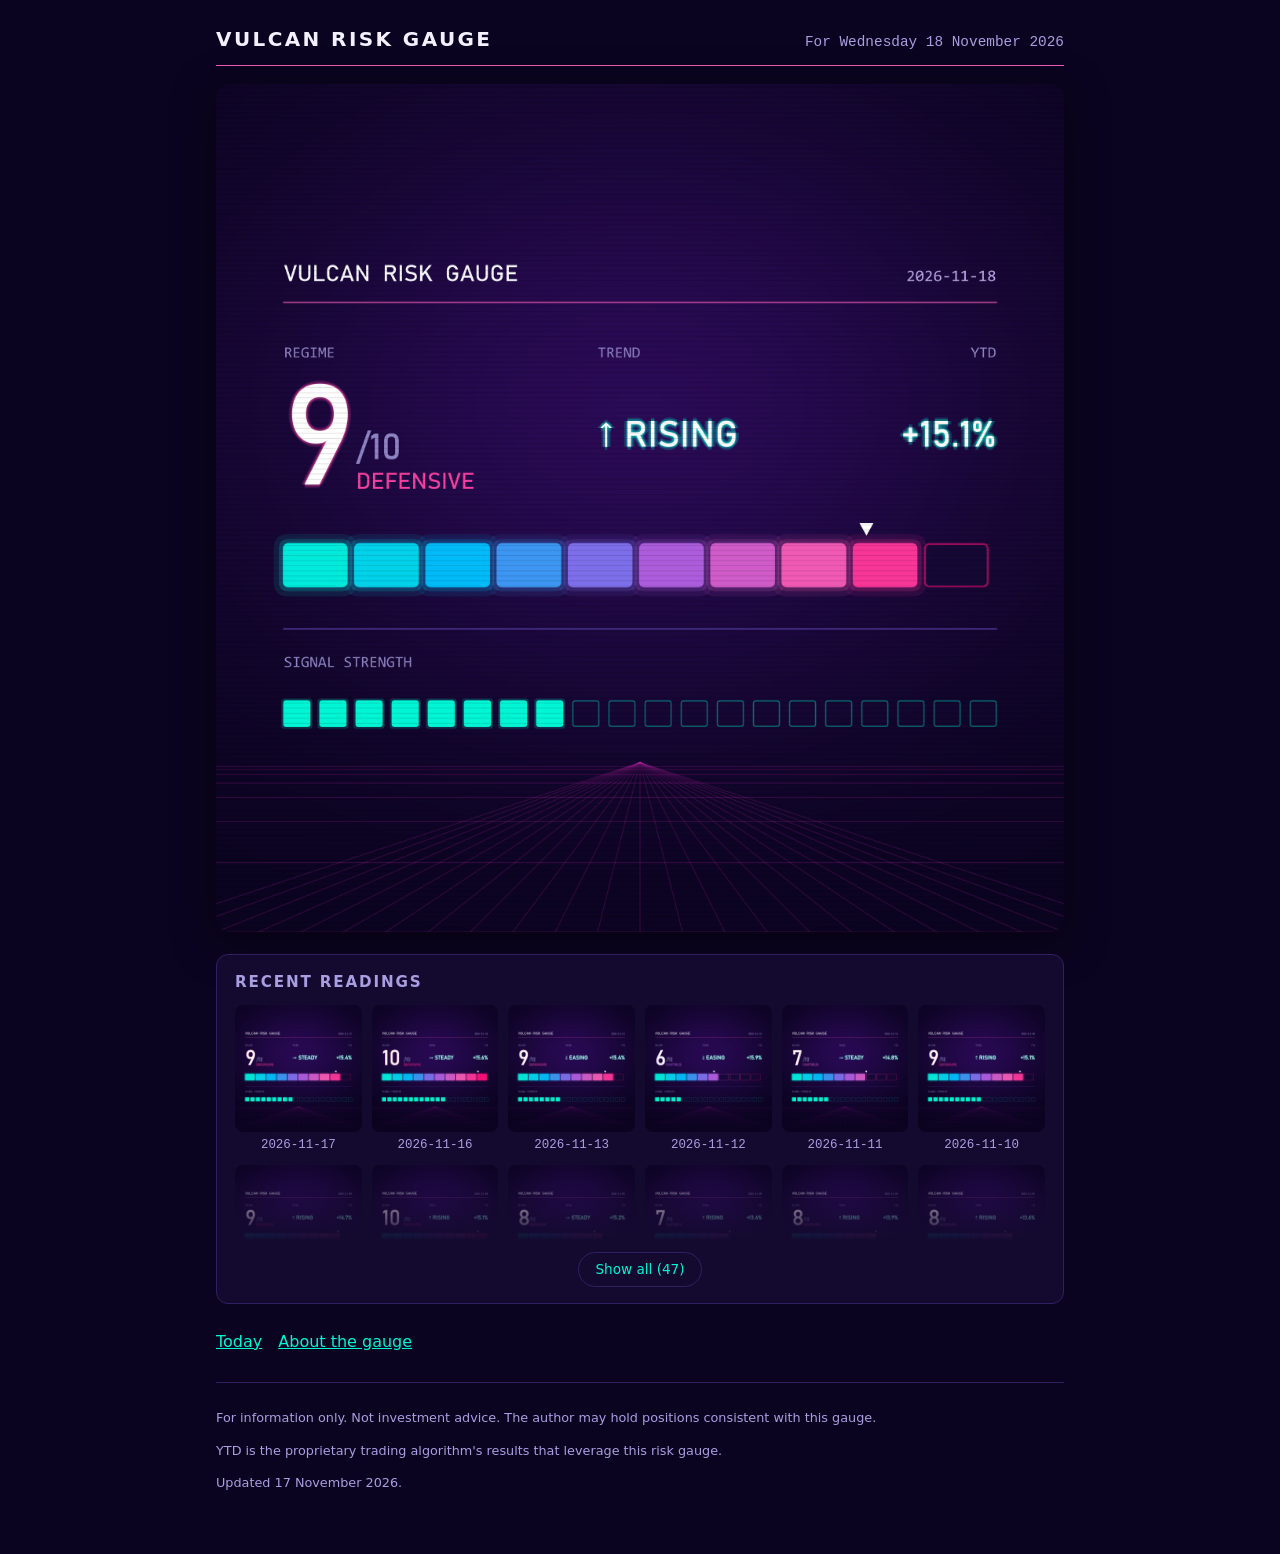
==== index.html @ 19f6ab4c "Vulcan Risk Gauge site Co-Authored-By: Claude Opus 5.5 <noreply@anthropic.com> Claude-Session: https" ====
<!doctype html>
<html lang="en"><head><meta charset="utf-8"><meta name="viewport" content="width=device-width,initial-scale=1">
<title>Vulcan Risk Gauge</title><meta name="description" content="A daily, index-level market risk reading.">
<meta property="og:title" content="Vulcan Risk Gauge"><meta property="og:image" content="card.png">
<link rel="stylesheet" href="style.css">
<script data-goatcounter="https://yupana-capital.goatcounter.com/count" async src="https://gc.zgo.at/count.js"></script>
</head><body><main>
<header><h1>VULCAN RISK GAUGE</h1><span class="when">For Wednesday 18 November 2026</span></header>
<div class="card"><a href="card-full.png"><img src="card.png" alt="Vulcan Risk Gauge for 2026-11-18"></a></div>
<section><h2>Recent readings</h2><div class="archive" id="archive"><div class="grid"><a href="archive/2026-11-17.png"><img src="archive/2026-11-17.png" alt="Gauge for 2026-11-17" width="1080" height="1080" loading="eager">2026-11-17</a><a href="archive/2026-11-16.png"><img src="archive/2026-11-16.png" alt="Gauge for 2026-11-16" width="1080" height="1080" loading="eager">2026-11-16</a><a href="archive/2026-11-13.png"><img src="archive/2026-11-13.png" alt="Gauge for 2026-11-13" width="1080" height="1080" loading="eager">2026-11-13</a><a href="archive/2026-11-12.png"><img src="archive/2026-11-12.png" alt="Gauge for 2026-11-12" width="1080" height="1080" loading="eager">2026-11-12</a><a href="archive/2026-11-11.png"><img src="archive/2026-11-11.png" alt="Gauge for 2026-11-11" width="1080" height="1080" loading="eager">2026-11-11</a><a href="archive/2026-11-10.png"><img src="archive/2026-11-10.png" alt="Gauge for 2026-11-10" width="1080" height="1080" loading="eager">2026-11-10</a><a href="archive/2026-11-09.png"><img src="archive/2026-11-09.png" alt="Gauge for 2026-11-09" width="1080" height="1080" loading="eager">2026-11-09</a><a href="archive/2026-11-06.png"><img src="archive/2026-11-06.png" alt="Gauge for 2026-11-06" width="1080" height="1080" loading="eager">2026-11-06</a><a href="archive/2026-11-05.png"><img src="archive/2026-11-05.png" alt="Gauge for 2026-11-05" width="1080" height="1080" loading="eager">2026-11-05</a><a href="archive/2026-11-04.png"><img src="archive/2026-11-04.png" alt="Gauge for 2026-11-04" width="1080" height="1080" loading="eager">2026-11-04</a><a href="archive/2026-11-03.png"><img src="archive/2026-11-03.png" alt="Gauge for 2026-11-03" width="1080" height="1080" loading="eager">2026-11-03</a><a href="archive/2026-11-02.png"><img src="archive/2026-11-02.png" alt="Gauge for 2026-11-02" width="1080" height="1080" loading="eager">2026-11-02</a><a href="archive/2026-10-30.png"><img src="archive/2026-10-30.png" alt="Gauge for 2026-10-30" width="1080" height="1080" loading="lazy">2026-10-30</a><a href="archive/2026-10-29.png"><img src="archive/2026-10-29.png" alt="Gauge for 2026-10-29" width="1080" height="1080" loading="lazy">2026-10-29</a><a href="archive/2026-10-28.png"><img src="archive/2026-10-28.png" alt="Gauge for 2026-10-28" width="1080" height="1080" loading="lazy">2026-10-28</a><a href="archive/2026-10-27.png"><img src="archive/2026-10-27.png" alt="Gauge for 2026-10-27" width="1080" height="1080" loading="lazy">2026-10-27</a><a href="archive/2026-10-26.png"><img src="archive/2026-10-26.png" alt="Gauge for 2026-10-26" width="1080" height="1080" loading="lazy">2026-10-26</a><a href="archive/2026-10-23.png"><img src="archive/2026-10-23.png" alt="Gauge for 2026-10-23" width="1080" height="1080" loading="lazy">2026-10-23</a><a href="archive/2026-10-22.png"><img src="archive/2026-10-22.png" alt="Gauge for 2026-10-22" width="1080" height="1080" loading="lazy">2026-10-22</a><a href="archive/2026-10-21.png"><img src="archive/2026-10-21.png" alt="Gauge for 2026-10-21" width="1080" height="1080" loading="lazy">2026-10-21</a><a href="archive/2026-10-20.png"><img src="archive/2026-10-20.png" alt="Gauge for 2026-10-20" width="1080" height="1080" loading="lazy">2026-10-20</a><a href="archive/2026-10-19.png"><img src="archive/2026-10-19.png" alt="Gauge for 2026-10-19" width="1080" height="1080" loading="lazy">2026-10-19</a><a href="archive/2026-10-16.png"><img src="archive/2026-10-16.png" alt="Gauge for 2026-10-16" width="1080" height="1080" loading="lazy">2026-10-16</a><a href="archive/2026-10-15.png"><img src="archive/2026-10-15.png" alt="Gauge for 2026-10-15" width="1080" height="1080" loading="lazy">2026-10-15</a><a href="archive/2026-10-14.png"><img src="archive/2026-10-14.png" alt="Gauge for 2026-10-14" width="1080" height="1080" loading="lazy">2026-10-14</a><a href="archive/2026-10-13.png"><img src="archive/2026-10-13.png" alt="Gauge for 2026-10-13" width="1080" height="1080" loading="lazy">2026-10-13</a><a href="archive/2026-10-12.png"><img src="archive/2026-10-12.png" alt="Gauge for 2026-10-12" width="1080" height="1080" loading="lazy">2026-10-12</a><a href="archive/2026-10-09.png"><img src="archive/2026-10-09.png" alt="Gauge for 2026-10-09" width="1080" height="1080" loading="lazy">2026-10-09</a><a href="archive/2026-10-08.png"><img src="archive/2026-10-08.png" alt="Gauge for 2026-10-08" width="1080" height="1080" loading="lazy">2026-10-08</a><a href="archive/2026-10-07.png"><img src="archive/2026-10-07.png" alt="Gauge for 2026-10-07" width="1080" height="1080" loading="lazy">2026-10-07</a><a href="archive/2026-10-06.png"><img src="archive/2026-10-06.png" alt="Gauge for 2026-10-06" width="1080" height="1080" loading="lazy">2026-10-06</a><a href="archive/2026-10-05.png"><img src="archive/2026-10-05.png" alt="Gauge for 2026-10-05" width="1080" height="1080" loading="lazy">2026-10-05</a><a href="archive/2026-10-02.png"><img src="archive/2026-10-02.png" alt="Gauge for 2026-10-02" width="1080" height="1080" loading="lazy">2026-10-02</a><a href="archive/2026-10-01.png"><img src="archive/2026-10-01.png" alt="Gauge for 2026-10-01" width="1080" height="1080" loading="lazy">2026-10-01</a><a href="archive/2026-09-30.png"><img src="archive/2026-09-30.png" alt="Gauge for 2026-09-30" width="1080" height="1080" loading="lazy">2026-09-30</a><a href="archive/2026-09-29.png"><img src="archive/2026-09-29.png" alt="Gauge for 2026-09-29" width="1080" height="1080" loading="lazy">2026-09-29</a><a href="archive/2026-09-28.png"><img src="archive/2026-09-28.png" alt="Gauge for 2026-09-28" width="1080" height="1080" loading="lazy">2026-09-28</a><a href="archive/2026-09-25.png"><img src="archive/2026-09-25.png" alt="Gauge for 2026-09-25" width="1080" height="1080" loading="lazy">2026-09-25</a><a href="archive/2026-09-24.png"><img src="archive/2026-09-24.png" alt="Gauge for 2026-09-24" width="1080" height="1080" loading="lazy">2026-09-24</a><a href="archive/2026-09-23.png"><img src="archive/2026-09-23.png" alt="Gauge for 2026-09-23" width="1080" height="1080" loading="lazy">2026-09-23</a><a href="archive/2026-09-22.png"><img src="archive/2026-09-22.png" alt="Gauge for 2026-09-22" width="1080" height="1080" loading="lazy">2026-09-22</a><a href="archive/2026-09-21.png"><img src="archive/2026-09-21.png" alt="Gauge for 2026-09-21" width="1080" height="1080" loading="lazy">2026-09-21</a><a href="archive/2026-09-18.png"><img src="archive/2026-09-18.png" alt="Gauge for 2026-09-18" width="1080" height="1080" loading="lazy">2026-09-18</a><a href="archive/2026-09-17.png"><img src="archive/2026-09-17.png" alt="Gauge for 2026-09-17" width="1080" height="1080" loading="lazy">2026-09-17</a><a href="archive/2026-09-16.png"><img src="archive/2026-09-16.png" alt="Gauge for 2026-09-16" width="1080" height="1080" loading="lazy">2026-09-16</a><a href="archive/2026-09-15.png"><img src="archive/2026-09-15.png" alt="Gauge for 2026-09-15" width="1080" height="1080" loading="lazy">2026-09-15</a><a href="archive/2026-09-14.png"><img src="archive/2026-09-14.png" alt="Gauge for 2026-09-14" width="1080" height="1080" loading="lazy">2026-09-14</a></div></div><button class="more" id="more" type="button" aria-controls="archive" aria-expanded="false" hidden>Show all (47)</button></section><script>(function(){var box=document.getElementById("archive"),grid=box.firstElementChild,btn=document.getElementById("more"),open=false;function collapsedHeight(){var items=grid.children;if(!items.length)return 0;var top0=items[0].offsetTop,row2=null;for(var k=1;k<items.length;k++){if(items[k].offsetTop>top0+2){row2=items[k];break;}}if(!row2)return 0;return (row2.offsetTop-top0)+row2.offsetHeight/2;}function apply(){if(open){box.classList.remove("collapsed");box.style.maxHeight="none";box.style.overflow="visible";btn.textContent="Show less";btn.setAttribute("aria-expanded","true");return;}var h=collapsedHeight();if(!h){box.classList.remove("collapsed");box.style.maxHeight="none";btn.hidden=true;return;}box.classList.add("collapsed");box.style.overflow="hidden";box.style.maxHeight=Math.ceil(h)+"px";btn.hidden=false;btn.textContent="Show all (47)";btn.setAttribute("aria-expanded","false");}btn.addEventListener("click",function(){open=!open;apply();if(!open){box.scrollIntoView({block:"nearest"});}});Array.prototype.forEach.call(grid.querySelectorAll("img"),function(im){if(!im.complete)im.addEventListener("load",apply);});window.addEventListener("load",apply);window.addEventListener("resize",apply);apply();})();</script>
<nav><a href="index.html">Today</a><a href="about.html">About the gauge</a></nav>
<footer><p>For information only. Not investment advice. The author may hold positions consistent with this gauge.</p><p>YTD is the proprietary trading algorithm&#x27;s results that leverage this risk gauge.</p><p>Updated 17 November 2026.</p></footer>
</main></body></html>
---- style.css ----
:root{--bg:#0b0420;--panel:#140a30;--ink:#f3f1ff;--sub:#a99ee0;--line:#2f2160;--accent:#00f5d4;--pink:#f15bb5}
*{box-sizing:border-box}html,body{margin:0;background:var(--bg);color:var(--ink);
font-family:Bahnschrift,'Segoe UI',system-ui,-apple-system,sans-serif;line-height:1.55}
a{color:var(--accent)}main{max-width:880px;margin:0 auto;padding:24px 16px 48px}
header{display:flex;justify-content:space-between;align-items:baseline;gap:12px;flex-wrap:wrap;
border-bottom:1px solid var(--pink);padding-bottom:10px;margin-bottom:18px}
header h1{font-size:1.25rem;letter-spacing:.12em;margin:0}header .when{color:var(--sub);font-family:Consolas,monospace;font-size:.9rem}
.card img{width:100%;height:auto;border-radius:14px;display:block;box-shadow:0 10px 40px rgba(0,0,0,.5)}
.reading{font-size:1.1rem;margin:18px 0 6px}.note{color:var(--sub);font-size:.85rem;margin:4px 0}
section{background:var(--panel);border:1px solid var(--line);border-radius:12px;padding:16px 18px;margin-top:22px}
section h2{font-size:.95rem;letter-spacing:.12em;text-transform:uppercase;color:var(--sub);margin:0 0 10px}
.ladder{display:grid;grid-template-columns:auto 1fr;gap:4px 14px;margin:0}.ladder dt{font-family:Consolas,monospace;color:var(--sub)}
.grid{display:grid;grid-template-columns:repeat(auto-fill,minmax(120px,1fr));gap:10px}img{max-width:100%}
.grid a{min-width:0;text-decoration:none;color:var(--sub);font-family:Consolas,monospace;font-size:.78rem;text-align:center}
.grid img{width:100%;height:auto;aspect-ratio:1/1;border-radius:8px;display:block;margin-bottom:4px}
.archive{position:relative}.archive.collapsed{overflow:hidden;contain:paint}.archive.collapsed::after{content:'';position:absolute;left:0;right:0;bottom:0;height:70px;background:linear-gradient(rgba(20,10,48,0),var(--panel));pointer-events:none}.more{display:block;margin:12px auto 0;background:transparent;color:var(--accent);border:1px solid var(--line);border-radius:999px;padding:6px 16px;font:inherit;font-size:.85rem;cursor:pointer}.more:hover{border-color:var(--accent)}
table{border-collapse:collapse;width:100%;font-size:.9rem;margin:10px 0}th,td{border-bottom:1px solid var(--line);padding:6px 8px;text-align:left}
th{color:var(--sub);font-weight:normal}nav{display:flex;gap:16px;margin-top:26px;flex-wrap:wrap}
footer{color:var(--sub);font-size:.8rem;margin-top:28px;border-top:1px solid var(--line);padding-top:12px}
code{font-family:Consolas,monospace;font-size:.85em}
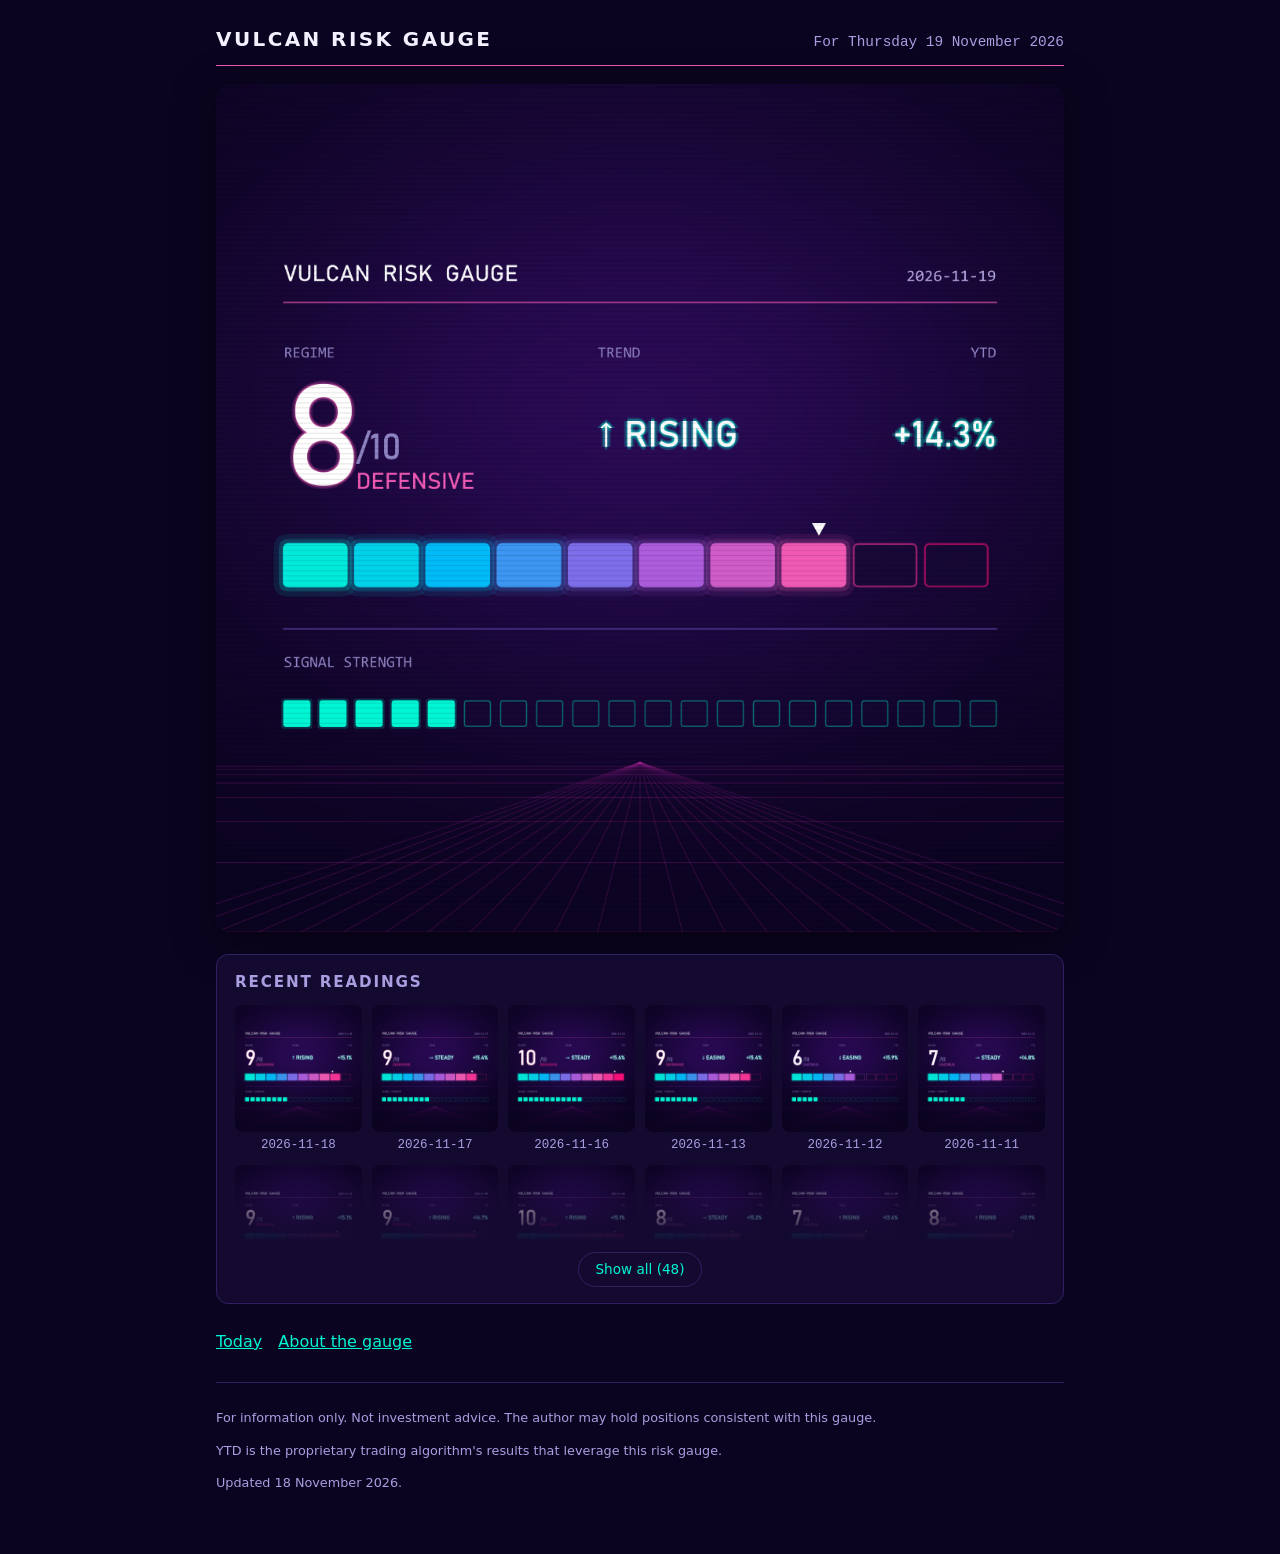
==== commit 6963ddc9: "Daily update (data through 2026-11-18 close)" ====
--- a/index.html
+++ b/index.html
@@ -5,9 +5,9 @@
 <link rel="stylesheet" href="style.css">
 <script data-goatcounter="https://yupana-capital.goatcounter.com/count" async src="https://gc.zgo.at/count.js"></script>
 </head><body><main>
-<header><h1>VULCAN RISK GAUGE</h1><span class="when">For Wednesday 18 November 2026</span></header>
-<div class="card"><a href="card-full.png"><img src="card.png" alt="Vulcan Risk Gauge for 2026-11-18"></a></div>
-<section><h2>Recent readings</h2><div class="archive" id="archive"><div class="grid"><a href="archive/2026-11-17.png"><img src="archive/2026-11-17.png" alt="Gauge for 2026-11-17" width="1080" height="1080" loading="eager">2026-11-17</a><a href="archive/2026-11-16.png"><img src="archive/2026-11-16.png" alt="Gauge for 2026-11-16" width="1080" height="1080" loading="eager">2026-11-16</a><a href="archive/2026-11-13.png"><img src="archive/2026-11-13.png" alt="Gauge for 2026-11-13" width="1080" height="1080" loading="eager">2026-11-13</a><a href="archive/2026-11-12.png"><img src="archive/2026-11-12.png" alt="Gauge for 2026-11-12" width="1080" height="1080" loading="eager">2026-11-12</a><a href="archive/2026-11-11.png"><img src="archive/2026-11-11.png" alt="Gauge for 2026-11-11" width="1080" height="1080" loading="eager">2026-11-11</a><a href="archive/2026-11-10.png"><img src="archive/2026-11-10.png" alt="Gauge for 2026-11-10" width="1080" height="1080" loading="eager">2026-11-10</a><a href="archive/2026-11-09.png"><img src="archive/2026-11-09.png" alt="Gauge for 2026-11-09" width="1080" height="1080" loading="eager">2026-11-09</a><a href="archive/2026-11-06.png"><img src="archive/2026-11-06.png" alt="Gauge for 2026-11-06" width="1080" height="1080" loading="eager">2026-11-06</a><a href="archive/2026-11-05.png"><img src="archive/2026-11-05.png" alt="Gauge for 2026-11-05" width="1080" height="1080" loading="eager">2026-11-05</a><a href="archive/2026-11-04.png"><img src="archive/2026-11-04.png" alt="Gauge for 2026-11-04" width="1080" height="1080" loading="eager">2026-11-04</a><a href="archive/2026-11-03.png"><img src="archive/2026-11-03.png" alt="Gauge for 2026-11-03" width="1080" height="1080" loading="eager">2026-11-03</a><a href="archive/2026-11-02.png"><img src="archive/2026-11-02.png" alt="Gauge for 2026-11-02" width="1080" height="1080" loading="eager">2026-11-02</a><a href="archive/2026-10-30.png"><img src="archive/2026-10-30.png" alt="Gauge for 2026-10-30" width="1080" height="1080" loading="lazy">2026-10-30</a><a href="archive/2026-10-29.png"><img src="archive/2026-10-29.png" alt="Gauge for 2026-10-29" width="1080" height="1080" loading="lazy">2026-10-29</a><a href="archive/2026-10-28.png"><img src="archive/2026-10-28.png" alt="Gauge for 2026-10-28" width="1080" height="1080" loading="lazy">2026-10-28</a><a href="archive/2026-10-27.png"><img src="archive/2026-10-27.png" alt="Gauge for 2026-10-27" width="1080" height="1080" loading="lazy">2026-10-27</a><a href="archive/2026-10-26.png"><img src="archive/2026-10-26.png" alt="Gauge for 2026-10-26" width="1080" height="1080" loading="lazy">2026-10-26</a><a href="archive/2026-10-23.png"><img src="archive/2026-10-23.png" alt="Gauge for 2026-10-23" width="1080" height="1080" loading="lazy">2026-10-23</a><a href="archive/2026-10-22.png"><img src="archive/2026-10-22.png" alt="Gauge for 2026-10-22" width="1080" height="1080" loading="lazy">2026-10-22</a><a href="archive/2026-10-21.png"><img src="archive/2026-10-21.png" alt="Gauge for 2026-10-21" width="1080" height="1080" loading="lazy">2026-10-21</a><a href="archive/2026-10-20.png"><img src="archive/2026-10-20.png" alt="Gauge for 2026-10-20" width="1080" height="1080" loading="lazy">2026-10-20</a><a href="archive/2026-10-19.png"><img src="archive/2026-10-19.png" alt="Gauge for 2026-10-19" width="1080" height="1080" loading="lazy">2026-10-19</a><a href="archive/2026-10-16.png"><img src="archive/2026-10-16.png" alt="Gauge for 2026-10-16" width="1080" height="1080" loading="lazy">2026-10-16</a><a href="archive/2026-10-15.png"><img src="archive/2026-10-15.png" alt="Gauge for 2026-10-15" width="1080" height="1080" loading="lazy">2026-10-15</a><a href="archive/2026-10-14.png"><img src="archive/2026-10-14.png" alt="Gauge for 2026-10-14" width="1080" height="1080" loading="lazy">2026-10-14</a><a href="archive/2026-10-13.png"><img src="archive/2026-10-13.png" alt="Gauge for 2026-10-13" width="1080" height="1080" loading="lazy">2026-10-13</a><a href="archive/2026-10-12.png"><img src="archive/2026-10-12.png" alt="Gauge for 2026-10-12" width="1080" height="1080" loading="lazy">2026-10-12</a><a href="archive/2026-10-09.png"><img src="archive/2026-10-09.png" alt="Gauge for 2026-10-09" width="1080" height="1080" loading="lazy">2026-10-09</a><a href="archive/2026-10-08.png"><img src="archive/2026-10-08.png" alt="Gauge for 2026-10-08" width="1080" height="1080" loading="lazy">2026-10-08</a><a href="archive/2026-10-07.png"><img src="archive/2026-10-07.png" alt="Gauge for 2026-10-07" width="1080" height="1080" loading="lazy">2026-10-07</a><a href="archive/2026-10-06.png"><img src="archive/2026-10-06.png" alt="Gauge for 2026-10-06" width="1080" height="1080" loading="lazy">2026-10-06</a><a href="archive/2026-10-05.png"><img src="archive/2026-10-05.png" alt="Gauge for 2026-10-05" width="1080" height="1080" loading="lazy">2026-10-05</a><a href="archive/2026-10-02.png"><img src="archive/2026-10-02.png" alt="Gauge for 2026-10-02" width="1080" height="1080" loading="lazy">2026-10-02</a><a href="archive/2026-10-01.png"><img src="archive/2026-10-01.png" alt="Gauge for 2026-10-01" width="1080" height="1080" loading="lazy">2026-10-01</a><a href="archive/2026-09-30.png"><img src="archive/2026-09-30.png" alt="Gauge for 2026-09-30" width="1080" height="1080" loading="lazy">2026-09-30</a><a href="archive/2026-09-29.png"><img src="archive/2026-09-29.png" alt="Gauge for 2026-09-29" width="1080" height="1080" loading="lazy">2026-09-29</a><a href="archive/2026-09-28.png"><img src="archive/2026-09-28.png" alt="Gauge for 2026-09-28" width="1080" height="1080" loading="lazy">2026-09-28</a><a href="archive/2026-09-25.png"><img src="archive/2026-09-25.png" alt="Gauge for 2026-09-25" width="1080" height="1080" loading="lazy">2026-09-25</a><a href="archive/2026-09-24.png"><img src="archive/2026-09-24.png" alt="Gauge for 2026-09-24" width="1080" height="1080" loading="lazy">2026-09-24</a><a href="archive/2026-09-23.png"><img src="archive/2026-09-23.png" alt="Gauge for 2026-09-23" width="1080" height="1080" loading="lazy">2026-09-23</a><a href="archive/2026-09-22.png"><img src="archive/2026-09-22.png" alt="Gauge for 2026-09-22" width="1080" height="1080" loading="lazy">2026-09-22</a><a href="archive/2026-09-21.png"><img src="archive/2026-09-21.png" alt="Gauge for 2026-09-21" width="1080" height="1080" loading="lazy">2026-09-21</a><a href="archive/2026-09-18.png"><img src="archive/2026-09-18.png" alt="Gauge for 2026-09-18" width="1080" height="1080" loading="lazy">2026-09-18</a><a href="archive/2026-09-17.png"><img src="archive/2026-09-17.png" alt="Gauge for 2026-09-17" width="1080" height="1080" loading="lazy">2026-09-17</a><a href="archive/2026-09-16.png"><img src="archive/2026-09-16.png" alt="Gauge for 2026-09-16" width="1080" height="1080" loading="lazy">2026-09-16</a><a href="archive/2026-09-15.png"><img src="archive/2026-09-15.png" alt="Gauge for 2026-09-15" width="1080" height="1080" loading="lazy">2026-09-15</a><a href="archive/2026-09-14.png"><img src="archive/2026-09-14.png" alt="Gauge for 2026-09-14" width="1080" height="1080" loading="lazy">2026-09-14</a></div></div><button class="more" id="more" type="button" aria-controls="archive" aria-expanded="false" hidden>Show all (47)</button></section><script>(function(){var box=document.getElementById("archive"),grid=box.firstElementChild,btn=document.getElementById("more"),open=false;function collapsedHeight(){var items=grid.children;if(!items.length)return 0;var top0=items[0].offsetTop,row2=null;for(var k=1;k<items.length;k++){if(items[k].offsetTop>top0+2){row2=items[k];break;}}if(!row2)return 0;return (row2.offsetTop-top0)+row2.offsetHeight/2;}function apply(){if(open){box.classList.remove("collapsed");box.style.maxHeight="none";box.style.overflow="visible";btn.textContent="Show less";btn.setAttribute("aria-expanded","true");return;}var h=collapsedHeight();if(!h){box.classList.remove("collapsed");box.style.maxHeight="none";btn.hidden=true;return;}box.classList.add("collapsed");box.style.overflow="hidden";box.style.maxHeight=Math.ceil(h)+"px";btn.hidden=false;btn.textContent="Show all (47)";btn.setAttribute("aria-expanded","false");}btn.addEventListener("click",function(){open=!open;apply();if(!open){box.scrollIntoView({block:"nearest"});}});Array.prototype.forEach.call(grid.querySelectorAll("img"),function(im){if(!im.complete)im.addEventListener("load",apply);});window.addEventListener("load",apply);window.addEventListener("resize",apply);apply();})();</script>
+<header><h1>VULCAN RISK GAUGE</h1><span class="when">For Thursday 19 November 2026</span></header>
+<div class="card"><a href="card-full.png"><img src="card.png" alt="Vulcan Risk Gauge for 2026-11-19"></a></div>
+<section><h2>Recent readings</h2><div class="archive" id="archive"><div class="grid"><a href="archive/2026-11-18.png"><img src="archive/2026-11-18.png" alt="Gauge for 2026-11-18" width="1080" height="1080" loading="eager">2026-11-18</a><a href="archive/2026-11-17.png"><img src="archive/2026-11-17.png" alt="Gauge for 2026-11-17" width="1080" height="1080" loading="eager">2026-11-17</a><a href="archive/2026-11-16.png"><img src="archive/2026-11-16.png" alt="Gauge for 2026-11-16" width="1080" height="1080" loading="eager">2026-11-16</a><a href="archive/2026-11-13.png"><img src="archive/2026-11-13.png" alt="Gauge for 2026-11-13" width="1080" height="1080" loading="eager">2026-11-13</a><a href="archive/2026-11-12.png"><img src="archive/2026-11-12.png" alt="Gauge for 2026-11-12" width="1080" height="1080" loading="eager">2026-11-12</a><a href="archive/2026-11-11.png"><img src="archive/2026-11-11.png" alt="Gauge for 2026-11-11" width="1080" height="1080" loading="eager">2026-11-11</a><a href="archive/2026-11-10.png"><img src="archive/2026-11-10.png" alt="Gauge for 2026-11-10" width="1080" height="1080" loading="eager">2026-11-10</a><a href="archive/2026-11-09.png"><img src="archive/2026-11-09.png" alt="Gauge for 2026-11-09" width="1080" height="1080" loading="eager">2026-11-09</a><a href="archive/2026-11-06.png"><img src="archive/2026-11-06.png" alt="Gauge for 2026-11-06" width="1080" height="1080" loading="eager">2026-11-06</a><a href="archive/2026-11-05.png"><img src="archive/2026-11-05.png" alt="Gauge for 2026-11-05" width="1080" height="1080" loading="eager">2026-11-05</a><a href="archive/2026-11-04.png"><img src="archive/2026-11-04.png" alt="Gauge for 2026-11-04" width="1080" height="1080" loading="eager">2026-11-04</a><a href="archive/2026-11-03.png"><img src="archive/2026-11-03.png" alt="Gauge for 2026-11-03" width="1080" height="1080" loading="eager">2026-11-03</a><a href="archive/2026-11-02.png"><img src="archive/2026-11-02.png" alt="Gauge for 2026-11-02" width="1080" height="1080" loading="lazy">2026-11-02</a><a href="archive/2026-10-30.png"><img src="archive/2026-10-30.png" alt="Gauge for 2026-10-30" width="1080" height="1080" loading="lazy">2026-10-30</a><a href="archive/2026-10-29.png"><img src="archive/2026-10-29.png" alt="Gauge for 2026-10-29" width="1080" height="1080" loading="lazy">2026-10-29</a><a href="archive/2026-10-28.png"><img src="archive/2026-10-28.png" alt="Gauge for 2026-10-28" width="1080" height="1080" loading="lazy">2026-10-28</a><a href="archive/2026-10-27.png"><img src="archive/2026-10-27.png" alt="Gauge for 2026-10-27" width="1080" height="1080" loading="lazy">2026-10-27</a><a href="archive/2026-10-26.png"><img src="archive/2026-10-26.png" alt="Gauge for 2026-10-26" width="1080" height="1080" loading="lazy">2026-10-26</a><a href="archive/2026-10-23.png"><img src="archive/2026-10-23.png" alt="Gauge for 2026-10-23" width="1080" height="1080" loading="lazy">2026-10-23</a><a href="archive/2026-10-22.png"><img src="archive/2026-10-22.png" alt="Gauge for 2026-10-22" width="1080" height="1080" loading="lazy">2026-10-22</a><a href="archive/2026-10-21.png"><img src="archive/2026-10-21.png" alt="Gauge for 2026-10-21" width="1080" height="1080" loading="lazy">2026-10-21</a><a href="archive/2026-10-20.png"><img src="archive/2026-10-20.png" alt="Gauge for 2026-10-20" width="1080" height="1080" loading="lazy">2026-10-20</a><a href="archive/2026-10-19.png"><img src="archive/2026-10-19.png" alt="Gauge for 2026-10-19" width="1080" height="1080" loading="lazy">2026-10-19</a><a href="archive/2026-10-16.png"><img src="archive/2026-10-16.png" alt="Gauge for 2026-10-16" width="1080" height="1080" loading="lazy">2026-10-16</a><a href="archive/2026-10-15.png"><img src="archive/2026-10-15.png" alt="Gauge for 2026-10-15" width="1080" height="1080" loading="lazy">2026-10-15</a><a href="archive/2026-10-14.png"><img src="archive/2026-10-14.png" alt="Gauge for 2026-10-14" width="1080" height="1080" loading="lazy">2026-10-14</a><a href="archive/2026-10-13.png"><img src="archive/2026-10-13.png" alt="Gauge for 2026-10-13" width="1080" height="1080" loading="lazy">2026-10-13</a><a href="archive/2026-10-12.png"><img src="archive/2026-10-12.png" alt="Gauge for 2026-10-12" width="1080" height="1080" loading="lazy">2026-10-12</a><a href="archive/2026-10-09.png"><img src="archive/2026-10-09.png" alt="Gauge for 2026-10-09" width="1080" height="1080" loading="lazy">2026-10-09</a><a href="archive/2026-10-08.png"><img src="archive/2026-10-08.png" alt="Gauge for 2026-10-08" width="1080" height="1080" loading="lazy">2026-10-08</a><a href="archive/2026-10-07.png"><img src="archive/2026-10-07.png" alt="Gauge for 2026-10-07" width="1080" height="1080" loading="lazy">2026-10-07</a><a href="archive/2026-10-06.png"><img src="archive/2026-10-06.png" alt="Gauge for 2026-10-06" width="1080" height="1080" loading="lazy">2026-10-06</a><a href="archive/2026-10-05.png"><img src="archive/2026-10-05.png" alt="Gauge for 2026-10-05" width="1080" height="1080" loading="lazy">2026-10-05</a><a href="archive/2026-10-02.png"><img src="archive/2026-10-02.png" alt="Gauge for 2026-10-02" width="1080" height="1080" loading="lazy">2026-10-02</a><a href="archive/2026-10-01.png"><img src="archive/2026-10-01.png" alt="Gauge for 2026-10-01" width="1080" height="1080" loading="lazy">2026-10-01</a><a href="archive/2026-09-30.png"><img src="archive/2026-09-30.png" alt="Gauge for 2026-09-30" width="1080" height="1080" loading="lazy">2026-09-30</a><a href="archive/2026-09-29.png"><img src="archive/2026-09-29.png" alt="Gauge for 2026-09-29" width="1080" height="1080" loading="lazy">2026-09-29</a><a href="archive/2026-09-28.png"><img src="archive/2026-09-28.png" alt="Gauge for 2026-09-28" width="1080" height="1080" loading="lazy">2026-09-28</a><a href="archive/2026-09-25.png"><img src="archive/2026-09-25.png" alt="Gauge for 2026-09-25" width="1080" height="1080" loading="lazy">2026-09-25</a><a href="archive/2026-09-24.png"><img src="archive/2026-09-24.png" alt="Gauge for 2026-09-24" width="1080" height="1080" loading="lazy">2026-09-24</a><a href="archive/2026-09-23.png"><img src="archive/2026-09-23.png" alt="Gauge for 2026-09-23" width="1080" height="1080" loading="lazy">2026-09-23</a><a href="archive/2026-09-22.png"><img src="archive/2026-09-22.png" alt="Gauge for 2026-09-22" width="1080" height="1080" loading="lazy">2026-09-22</a><a href="archive/2026-09-21.png"><img src="archive/2026-09-21.png" alt="Gauge for 2026-09-21" width="1080" height="1080" loading="lazy">2026-09-21</a><a href="archive/2026-09-18.png"><img src="archive/2026-09-18.png" alt="Gauge for 2026-09-18" width="1080" height="1080" loading="lazy">2026-09-18</a><a href="archive/2026-09-17.png"><img src="archive/2026-09-17.png" alt="Gauge for 2026-09-17" width="1080" height="1080" loading="lazy">2026-09-17</a><a href="archive/2026-09-16.png"><img src="archive/2026-09-16.png" alt="Gauge for 2026-09-16" width="1080" height="1080" loading="lazy">2026-09-16</a><a href="archive/2026-09-15.png"><img src="archive/2026-09-15.png" alt="Gauge for 2026-09-15" width="1080" height="1080" loading="lazy">2026-09-15</a><a href="archive/2026-09-14.png"><img src="archive/2026-09-14.png" alt="Gauge for 2026-09-14" width="1080" height="1080" loading="lazy">2026-09-14</a></div></div><button class="more" id="more" type="button" aria-controls="archive" aria-expanded="false" hidden>Show all (48)</button></section><script>(function(){var box=document.getElementById("archive"),grid=box.firstElementChild,btn=document.getElementById("more"),open=false;function collapsedHeight(){var items=grid.children;if(!items.length)return 0;var top0=items[0].offsetTop,row2=null;for(var k=1;k<items.length;k++){if(items[k].offsetTop>top0+2){row2=items[k];break;}}if(!row2)return 0;return (row2.offsetTop-top0)+row2.offsetHeight/2;}function apply(){if(open){box.classList.remove("collapsed");box.style.maxHeight="none";box.style.overflow="visible";btn.textContent="Show less";btn.setAttribute("aria-expanded","true");return;}var h=collapsedHeight();if(!h){box.classList.remove("collapsed");box.style.maxHeight="none";btn.hidden=true;return;}box.classList.add("collapsed");box.style.overflow="hidden";box.style.maxHeight=Math.ceil(h)+"px";btn.hidden=false;btn.textContent="Show all (48)";btn.setAttribute("aria-expanded","false");}btn.addEventListener("click",function(){open=!open;apply();if(!open){box.scrollIntoView({block:"nearest"});}});Array.prototype.forEach.call(grid.querySelectorAll("img"),function(im){if(!im.complete)im.addEventListener("load",apply);});window.addEventListener("load",apply);window.addEventListener("resize",apply);apply();})();</script>
 <nav><a href="index.html">Today</a><a href="about.html">About the gauge</a></nav>
-<footer><p>For information only. Not investment advice. The author may hold positions consistent with this gauge.</p><p>YTD is the proprietary trading algorithm&#x27;s results that leverage this risk gauge.</p><p>Updated 17 November 2026.</p></footer>
+<footer><p>For information only. Not investment advice. The author may hold positions consistent with this gauge.</p><p>YTD is the proprietary trading algorithm&#x27;s results that leverage this risk gauge.</p><p>Updated 18 November 2026.</p></footer>
 </main></body></html>
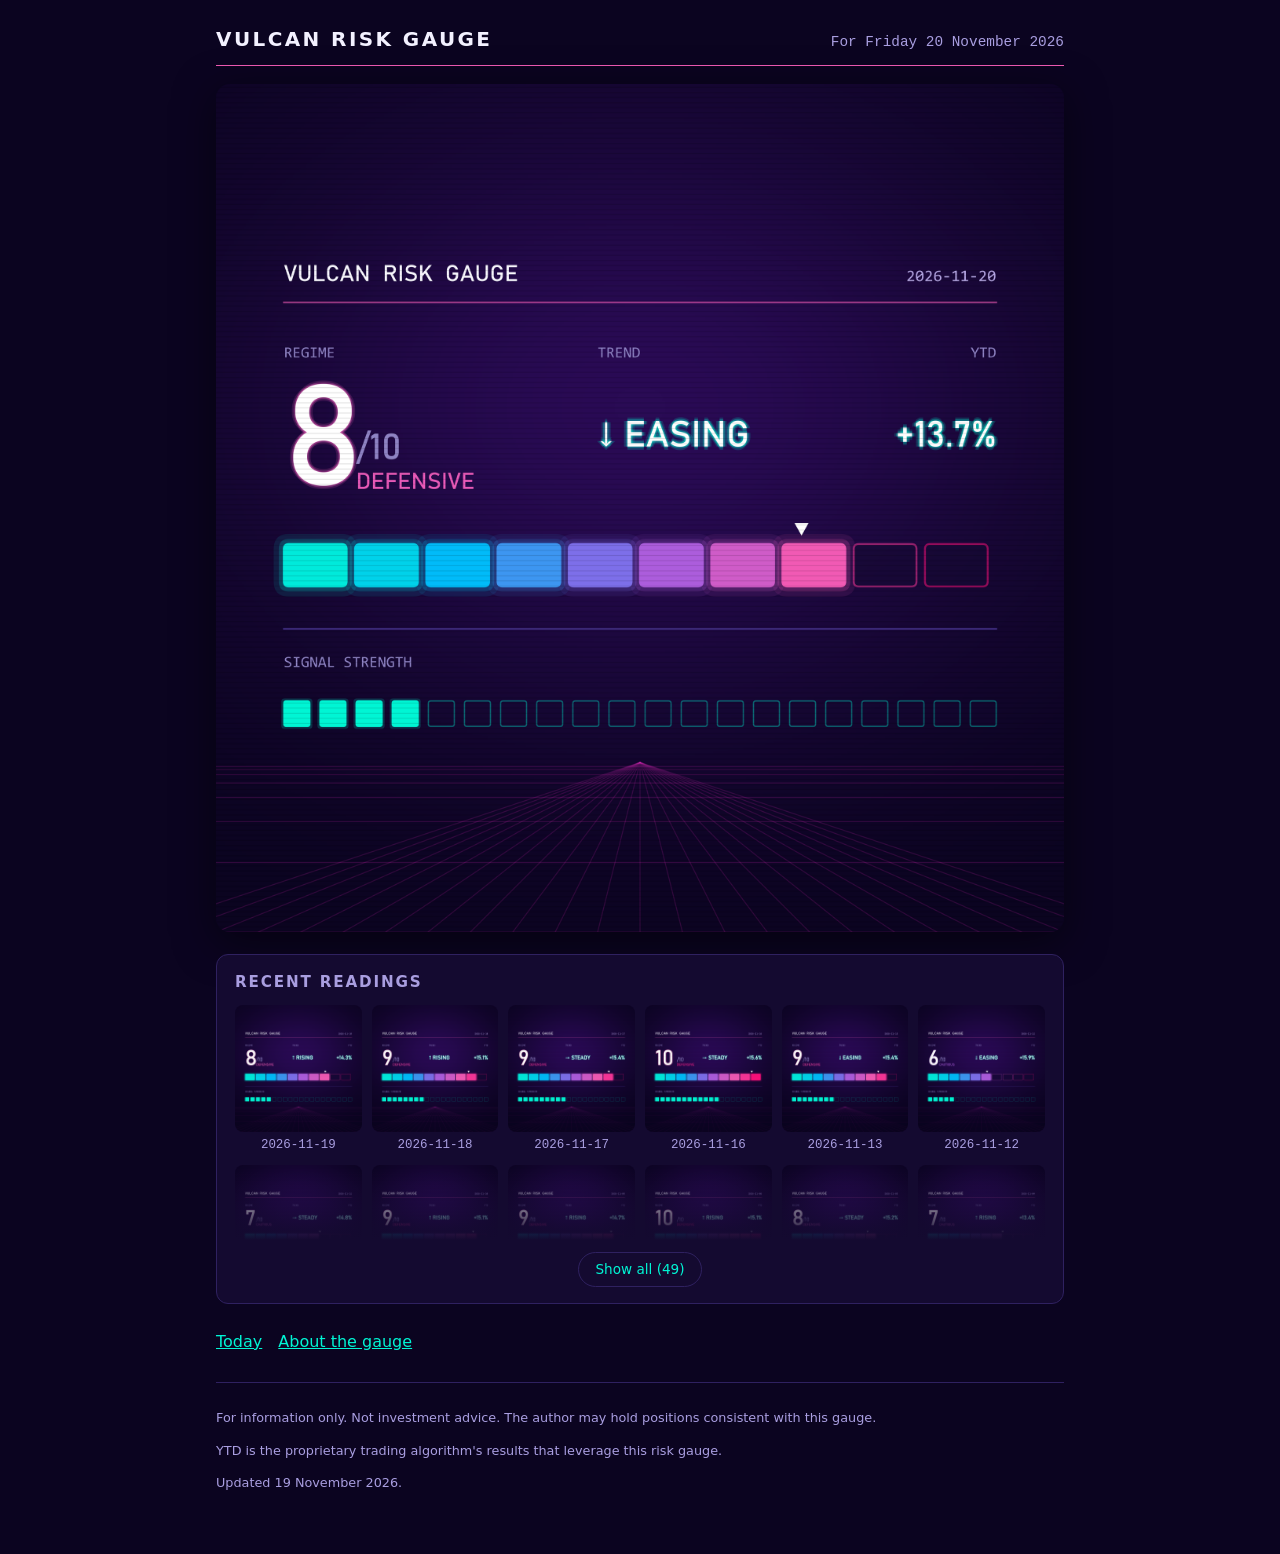
==== commit 07840f46: "Daily update (data through 2026-11-19 close)" ====
--- a/index.html
+++ b/index.html
@@ -5,9 +5,9 @@
 <link rel="stylesheet" href="style.css">
 <script data-goatcounter="https://yupana-capital.goatcounter.com/count" async src="https://gc.zgo.at/count.js"></script>
 </head><body><main>
-<header><h1>VULCAN RISK GAUGE</h1><span class="when">For Thursday 19 November 2026</span></header>
-<div class="card"><a href="card-full.png"><img src="card.png" alt="Vulcan Risk Gauge for 2026-11-19"></a></div>
-<section><h2>Recent readings</h2><div class="archive" id="archive"><div class="grid"><a href="archive/2026-11-18.png"><img src="archive/2026-11-18.png" alt="Gauge for 2026-11-18" width="1080" height="1080" loading="eager">2026-11-18</a><a href="archive/2026-11-17.png"><img src="archive/2026-11-17.png" alt="Gauge for 2026-11-17" width="1080" height="1080" loading="eager">2026-11-17</a><a href="archive/2026-11-16.png"><img src="archive/2026-11-16.png" alt="Gauge for 2026-11-16" width="1080" height="1080" loading="eager">2026-11-16</a><a href="archive/2026-11-13.png"><img src="archive/2026-11-13.png" alt="Gauge for 2026-11-13" width="1080" height="1080" loading="eager">2026-11-13</a><a href="archive/2026-11-12.png"><img src="archive/2026-11-12.png" alt="Gauge for 2026-11-12" width="1080" height="1080" loading="eager">2026-11-12</a><a href="archive/2026-11-11.png"><img src="archive/2026-11-11.png" alt="Gauge for 2026-11-11" width="1080" height="1080" loading="eager">2026-11-11</a><a href="archive/2026-11-10.png"><img src="archive/2026-11-10.png" alt="Gauge for 2026-11-10" width="1080" height="1080" loading="eager">2026-11-10</a><a href="archive/2026-11-09.png"><img src="archive/2026-11-09.png" alt="Gauge for 2026-11-09" width="1080" height="1080" loading="eager">2026-11-09</a><a href="archive/2026-11-06.png"><img src="archive/2026-11-06.png" alt="Gauge for 2026-11-06" width="1080" height="1080" loading="eager">2026-11-06</a><a href="archive/2026-11-05.png"><img src="archive/2026-11-05.png" alt="Gauge for 2026-11-05" width="1080" height="1080" loading="eager">2026-11-05</a><a href="archive/2026-11-04.png"><img src="archive/2026-11-04.png" alt="Gauge for 2026-11-04" width="1080" height="1080" loading="eager">2026-11-04</a><a href="archive/2026-11-03.png"><img src="archive/2026-11-03.png" alt="Gauge for 2026-11-03" width="1080" height="1080" loading="eager">2026-11-03</a><a href="archive/2026-11-02.png"><img src="archive/2026-11-02.png" alt="Gauge for 2026-11-02" width="1080" height="1080" loading="lazy">2026-11-02</a><a href="archive/2026-10-30.png"><img src="archive/2026-10-30.png" alt="Gauge for 2026-10-30" width="1080" height="1080" loading="lazy">2026-10-30</a><a href="archive/2026-10-29.png"><img src="archive/2026-10-29.png" alt="Gauge for 2026-10-29" width="1080" height="1080" loading="lazy">2026-10-29</a><a href="archive/2026-10-28.png"><img src="archive/2026-10-28.png" alt="Gauge for 2026-10-28" width="1080" height="1080" loading="lazy">2026-10-28</a><a href="archive/2026-10-27.png"><img src="archive/2026-10-27.png" alt="Gauge for 2026-10-27" width="1080" height="1080" loading="lazy">2026-10-27</a><a href="archive/2026-10-26.png"><img src="archive/2026-10-26.png" alt="Gauge for 2026-10-26" width="1080" height="1080" loading="lazy">2026-10-26</a><a href="archive/2026-10-23.png"><img src="archive/2026-10-23.png" alt="Gauge for 2026-10-23" width="1080" height="1080" loading="lazy">2026-10-23</a><a href="archive/2026-10-22.png"><img src="archive/2026-10-22.png" alt="Gauge for 2026-10-22" width="1080" height="1080" loading="lazy">2026-10-22</a><a href="archive/2026-10-21.png"><img src="archive/2026-10-21.png" alt="Gauge for 2026-10-21" width="1080" height="1080" loading="lazy">2026-10-21</a><a href="archive/2026-10-20.png"><img src="archive/2026-10-20.png" alt="Gauge for 2026-10-20" width="1080" height="1080" loading="lazy">2026-10-20</a><a href="archive/2026-10-19.png"><img src="archive/2026-10-19.png" alt="Gauge for 2026-10-19" width="1080" height="1080" loading="lazy">2026-10-19</a><a href="archive/2026-10-16.png"><img src="archive/2026-10-16.png" alt="Gauge for 2026-10-16" width="1080" height="1080" loading="lazy">2026-10-16</a><a href="archive/2026-10-15.png"><img src="archive/2026-10-15.png" alt="Gauge for 2026-10-15" width="1080" height="1080" loading="lazy">2026-10-15</a><a href="archive/2026-10-14.png"><img src="archive/2026-10-14.png" alt="Gauge for 2026-10-14" width="1080" height="1080" loading="lazy">2026-10-14</a><a href="archive/2026-10-13.png"><img src="archive/2026-10-13.png" alt="Gauge for 2026-10-13" width="1080" height="1080" loading="lazy">2026-10-13</a><a href="archive/2026-10-12.png"><img src="archive/2026-10-12.png" alt="Gauge for 2026-10-12" width="1080" height="1080" loading="lazy">2026-10-12</a><a href="archive/2026-10-09.png"><img src="archive/2026-10-09.png" alt="Gauge for 2026-10-09" width="1080" height="1080" loading="lazy">2026-10-09</a><a href="archive/2026-10-08.png"><img src="archive/2026-10-08.png" alt="Gauge for 2026-10-08" width="1080" height="1080" loading="lazy">2026-10-08</a><a href="archive/2026-10-07.png"><img src="archive/2026-10-07.png" alt="Gauge for 2026-10-07" width="1080" height="1080" loading="lazy">2026-10-07</a><a href="archive/2026-10-06.png"><img src="archive/2026-10-06.png" alt="Gauge for 2026-10-06" width="1080" height="1080" loading="lazy">2026-10-06</a><a href="archive/2026-10-05.png"><img src="archive/2026-10-05.png" alt="Gauge for 2026-10-05" width="1080" height="1080" loading="lazy">2026-10-05</a><a href="archive/2026-10-02.png"><img src="archive/2026-10-02.png" alt="Gauge for 2026-10-02" width="1080" height="1080" loading="lazy">2026-10-02</a><a href="archive/2026-10-01.png"><img src="archive/2026-10-01.png" alt="Gauge for 2026-10-01" width="1080" height="1080" loading="lazy">2026-10-01</a><a href="archive/2026-09-30.png"><img src="archive/2026-09-30.png" alt="Gauge for 2026-09-30" width="1080" height="1080" loading="lazy">2026-09-30</a><a href="archive/2026-09-29.png"><img src="archive/2026-09-29.png" alt="Gauge for 2026-09-29" width="1080" height="1080" loading="lazy">2026-09-29</a><a href="archive/2026-09-28.png"><img src="archive/2026-09-28.png" alt="Gauge for 2026-09-28" width="1080" height="1080" loading="lazy">2026-09-28</a><a href="archive/2026-09-25.png"><img src="archive/2026-09-25.png" alt="Gauge for 2026-09-25" width="1080" height="1080" loading="lazy">2026-09-25</a><a href="archive/2026-09-24.png"><img src="archive/2026-09-24.png" alt="Gauge for 2026-09-24" width="1080" height="1080" loading="lazy">2026-09-24</a><a href="archive/2026-09-23.png"><img src="archive/2026-09-23.png" alt="Gauge for 2026-09-23" width="1080" height="1080" loading="lazy">2026-09-23</a><a href="archive/2026-09-22.png"><img src="archive/2026-09-22.png" alt="Gauge for 2026-09-22" width="1080" height="1080" loading="lazy">2026-09-22</a><a href="archive/2026-09-21.png"><img src="archive/2026-09-21.png" alt="Gauge for 2026-09-21" width="1080" height="1080" loading="lazy">2026-09-21</a><a href="archive/2026-09-18.png"><img src="archive/2026-09-18.png" alt="Gauge for 2026-09-18" width="1080" height="1080" loading="lazy">2026-09-18</a><a href="archive/2026-09-17.png"><img src="archive/2026-09-17.png" alt="Gauge for 2026-09-17" width="1080" height="1080" loading="lazy">2026-09-17</a><a href="archive/2026-09-16.png"><img src="archive/2026-09-16.png" alt="Gauge for 2026-09-16" width="1080" height="1080" loading="lazy">2026-09-16</a><a href="archive/2026-09-15.png"><img src="archive/2026-09-15.png" alt="Gauge for 2026-09-15" width="1080" height="1080" loading="lazy">2026-09-15</a><a href="archive/2026-09-14.png"><img src="archive/2026-09-14.png" alt="Gauge for 2026-09-14" width="1080" height="1080" loading="lazy">2026-09-14</a></div></div><button class="more" id="more" type="button" aria-controls="archive" aria-expanded="false" hidden>Show all (48)</button></section><script>(function(){var box=document.getElementById("archive"),grid=box.firstElementChild,btn=document.getElementById("more"),open=false;function collapsedHeight(){var items=grid.children;if(!items.length)return 0;var top0=items[0].offsetTop,row2=null;for(var k=1;k<items.length;k++){if(items[k].offsetTop>top0+2){row2=items[k];break;}}if(!row2)return 0;return (row2.offsetTop-top0)+row2.offsetHeight/2;}function apply(){if(open){box.classList.remove("collapsed");box.style.maxHeight="none";box.style.overflow="visible";btn.textContent="Show less";btn.setAttribute("aria-expanded","true");return;}var h=collapsedHeight();if(!h){box.classList.remove("collapsed");box.style.maxHeight="none";btn.hidden=true;return;}box.classList.add("collapsed");box.style.overflow="hidden";box.style.maxHeight=Math.ceil(h)+"px";btn.hidden=false;btn.textContent="Show all (48)";btn.setAttribute("aria-expanded","false");}btn.addEventListener("click",function(){open=!open;apply();if(!open){box.scrollIntoView({block:"nearest"});}});Array.prototype.forEach.call(grid.querySelectorAll("img"),function(im){if(!im.complete)im.addEventListener("load",apply);});window.addEventListener("load",apply);window.addEventListener("resize",apply);apply();})();</script>
+<header><h1>VULCAN RISK GAUGE</h1><span class="when">For Friday 20 November 2026</span></header>
+<div class="card"><a href="card-full.png"><img src="card.png" alt="Vulcan Risk Gauge for 2026-11-20"></a></div>
+<section><h2>Recent readings</h2><div class="archive" id="archive"><div class="grid"><a href="archive/2026-11-19.png"><img src="archive/2026-11-19.png" alt="Gauge for 2026-11-19" width="1080" height="1080" loading="eager">2026-11-19</a><a href="archive/2026-11-18.png"><img src="archive/2026-11-18.png" alt="Gauge for 2026-11-18" width="1080" height="1080" loading="eager">2026-11-18</a><a href="archive/2026-11-17.png"><img src="archive/2026-11-17.png" alt="Gauge for 2026-11-17" width="1080" height="1080" loading="eager">2026-11-17</a><a href="archive/2026-11-16.png"><img src="archive/2026-11-16.png" alt="Gauge for 2026-11-16" width="1080" height="1080" loading="eager">2026-11-16</a><a href="archive/2026-11-13.png"><img src="archive/2026-11-13.png" alt="Gauge for 2026-11-13" width="1080" height="1080" loading="eager">2026-11-13</a><a href="archive/2026-11-12.png"><img src="archive/2026-11-12.png" alt="Gauge for 2026-11-12" width="1080" height="1080" loading="eager">2026-11-12</a><a href="archive/2026-11-11.png"><img src="archive/2026-11-11.png" alt="Gauge for 2026-11-11" width="1080" height="1080" loading="eager">2026-11-11</a><a href="archive/2026-11-10.png"><img src="archive/2026-11-10.png" alt="Gauge for 2026-11-10" width="1080" height="1080" loading="eager">2026-11-10</a><a href="archive/2026-11-09.png"><img src="archive/2026-11-09.png" alt="Gauge for 2026-11-09" width="1080" height="1080" loading="eager">2026-11-09</a><a href="archive/2026-11-06.png"><img src="archive/2026-11-06.png" alt="Gauge for 2026-11-06" width="1080" height="1080" loading="eager">2026-11-06</a><a href="archive/2026-11-05.png"><img src="archive/2026-11-05.png" alt="Gauge for 2026-11-05" width="1080" height="1080" loading="eager">2026-11-05</a><a href="archive/2026-11-04.png"><img src="archive/2026-11-04.png" alt="Gauge for 2026-11-04" width="1080" height="1080" loading="eager">2026-11-04</a><a href="archive/2026-11-03.png"><img src="archive/2026-11-03.png" alt="Gauge for 2026-11-03" width="1080" height="1080" loading="lazy">2026-11-03</a><a href="archive/2026-11-02.png"><img src="archive/2026-11-02.png" alt="Gauge for 2026-11-02" width="1080" height="1080" loading="lazy">2026-11-02</a><a href="archive/2026-10-30.png"><img src="archive/2026-10-30.png" alt="Gauge for 2026-10-30" width="1080" height="1080" loading="lazy">2026-10-30</a><a href="archive/2026-10-29.png"><img src="archive/2026-10-29.png" alt="Gauge for 2026-10-29" width="1080" height="1080" loading="lazy">2026-10-29</a><a href="archive/2026-10-28.png"><img src="archive/2026-10-28.png" alt="Gauge for 2026-10-28" width="1080" height="1080" loading="lazy">2026-10-28</a><a href="archive/2026-10-27.png"><img src="archive/2026-10-27.png" alt="Gauge for 2026-10-27" width="1080" height="1080" loading="lazy">2026-10-27</a><a href="archive/2026-10-26.png"><img src="archive/2026-10-26.png" alt="Gauge for 2026-10-26" width="1080" height="1080" loading="lazy">2026-10-26</a><a href="archive/2026-10-23.png"><img src="archive/2026-10-23.png" alt="Gauge for 2026-10-23" width="1080" height="1080" loading="lazy">2026-10-23</a><a href="archive/2026-10-22.png"><img src="archive/2026-10-22.png" alt="Gauge for 2026-10-22" width="1080" height="1080" loading="lazy">2026-10-22</a><a href="archive/2026-10-21.png"><img src="archive/2026-10-21.png" alt="Gauge for 2026-10-21" width="1080" height="1080" loading="lazy">2026-10-21</a><a href="archive/2026-10-20.png"><img src="archive/2026-10-20.png" alt="Gauge for 2026-10-20" width="1080" height="1080" loading="lazy">2026-10-20</a><a href="archive/2026-10-19.png"><img src="archive/2026-10-19.png" alt="Gauge for 2026-10-19" width="1080" height="1080" loading="lazy">2026-10-19</a><a href="archive/2026-10-16.png"><img src="archive/2026-10-16.png" alt="Gauge for 2026-10-16" width="1080" height="1080" loading="lazy">2026-10-16</a><a href="archive/2026-10-15.png"><img src="archive/2026-10-15.png" alt="Gauge for 2026-10-15" width="1080" height="1080" loading="lazy">2026-10-15</a><a href="archive/2026-10-14.png"><img src="archive/2026-10-14.png" alt="Gauge for 2026-10-14" width="1080" height="1080" loading="lazy">2026-10-14</a><a href="archive/2026-10-13.png"><img src="archive/2026-10-13.png" alt="Gauge for 2026-10-13" width="1080" height="1080" loading="lazy">2026-10-13</a><a href="archive/2026-10-12.png"><img src="archive/2026-10-12.png" alt="Gauge for 2026-10-12" width="1080" height="1080" loading="lazy">2026-10-12</a><a href="archive/2026-10-09.png"><img src="archive/2026-10-09.png" alt="Gauge for 2026-10-09" width="1080" height="1080" loading="lazy">2026-10-09</a><a href="archive/2026-10-08.png"><img src="archive/2026-10-08.png" alt="Gauge for 2026-10-08" width="1080" height="1080" loading="lazy">2026-10-08</a><a href="archive/2026-10-07.png"><img src="archive/2026-10-07.png" alt="Gauge for 2026-10-07" width="1080" height="1080" loading="lazy">2026-10-07</a><a href="archive/2026-10-06.png"><img src="archive/2026-10-06.png" alt="Gauge for 2026-10-06" width="1080" height="1080" loading="lazy">2026-10-06</a><a href="archive/2026-10-05.png"><img src="archive/2026-10-05.png" alt="Gauge for 2026-10-05" width="1080" height="1080" loading="lazy">2026-10-05</a><a href="archive/2026-10-02.png"><img src="archive/2026-10-02.png" alt="Gauge for 2026-10-02" width="1080" height="1080" loading="lazy">2026-10-02</a><a href="archive/2026-10-01.png"><img src="archive/2026-10-01.png" alt="Gauge for 2026-10-01" width="1080" height="1080" loading="lazy">2026-10-01</a><a href="archive/2026-09-30.png"><img src="archive/2026-09-30.png" alt="Gauge for 2026-09-30" width="1080" height="1080" loading="lazy">2026-09-30</a><a href="archive/2026-09-29.png"><img src="archive/2026-09-29.png" alt="Gauge for 2026-09-29" width="1080" height="1080" loading="lazy">2026-09-29</a><a href="archive/2026-09-28.png"><img src="archive/2026-09-28.png" alt="Gauge for 2026-09-28" width="1080" height="1080" loading="lazy">2026-09-28</a><a href="archive/2026-09-25.png"><img src="archive/2026-09-25.png" alt="Gauge for 2026-09-25" width="1080" height="1080" loading="lazy">2026-09-25</a><a href="archive/2026-09-24.png"><img src="archive/2026-09-24.png" alt="Gauge for 2026-09-24" width="1080" height="1080" loading="lazy">2026-09-24</a><a href="archive/2026-09-23.png"><img src="archive/2026-09-23.png" alt="Gauge for 2026-09-23" width="1080" height="1080" loading="lazy">2026-09-23</a><a href="archive/2026-09-22.png"><img src="archive/2026-09-22.png" alt="Gauge for 2026-09-22" width="1080" height="1080" loading="lazy">2026-09-22</a><a href="archive/2026-09-21.png"><img src="archive/2026-09-21.png" alt="Gauge for 2026-09-21" width="1080" height="1080" loading="lazy">2026-09-21</a><a href="archive/2026-09-18.png"><img src="archive/2026-09-18.png" alt="Gauge for 2026-09-18" width="1080" height="1080" loading="lazy">2026-09-18</a><a href="archive/2026-09-17.png"><img src="archive/2026-09-17.png" alt="Gauge for 2026-09-17" width="1080" height="1080" loading="lazy">2026-09-17</a><a href="archive/2026-09-16.png"><img src="archive/2026-09-16.png" alt="Gauge for 2026-09-16" width="1080" height="1080" loading="lazy">2026-09-16</a><a href="archive/2026-09-15.png"><img src="archive/2026-09-15.png" alt="Gauge for 2026-09-15" width="1080" height="1080" loading="lazy">2026-09-15</a><a href="archive/2026-09-14.png"><img src="archive/2026-09-14.png" alt="Gauge for 2026-09-14" width="1080" height="1080" loading="lazy">2026-09-14</a></div></div><button class="more" id="more" type="button" aria-controls="archive" aria-expanded="false" hidden>Show all (49)</button></section><script>(function(){var box=document.getElementById("archive"),grid=box.firstElementChild,btn=document.getElementById("more"),open=false;function collapsedHeight(){var items=grid.children;if(!items.length)return 0;var top0=items[0].offsetTop,row2=null;for(var k=1;k<items.length;k++){if(items[k].offsetTop>top0+2){row2=items[k];break;}}if(!row2)return 0;return (row2.offsetTop-top0)+row2.offsetHeight/2;}function apply(){if(open){box.classList.remove("collapsed");box.style.maxHeight="none";box.style.overflow="visible";btn.textContent="Show less";btn.setAttribute("aria-expanded","true");return;}var h=collapsedHeight();if(!h){box.classList.remove("collapsed");box.style.maxHeight="none";btn.hidden=true;return;}box.classList.add("collapsed");box.style.overflow="hidden";box.style.maxHeight=Math.ceil(h)+"px";btn.hidden=false;btn.textContent="Show all (49)";btn.setAttribute("aria-expanded","false");}btn.addEventListener("click",function(){open=!open;apply();if(!open){box.scrollIntoView({block:"nearest"});}});Array.prototype.forEach.call(grid.querySelectorAll("img"),function(im){if(!im.complete)im.addEventListener("load",apply);});window.addEventListener("load",apply);window.addEventListener("resize",apply);apply();})();</script>
 <nav><a href="index.html">Today</a><a href="about.html">About the gauge</a></nav>
-<footer><p>For information only. Not investment advice. The author may hold positions consistent with this gauge.</p><p>YTD is the proprietary trading algorithm&#x27;s results that leverage this risk gauge.</p><p>Updated 18 November 2026.</p></footer>
+<footer><p>For information only. Not investment advice. The author may hold positions consistent with this gauge.</p><p>YTD is the proprietary trading algorithm&#x27;s results that leverage this risk gauge.</p><p>Updated 19 November 2026.</p></footer>
 </main></body></html>
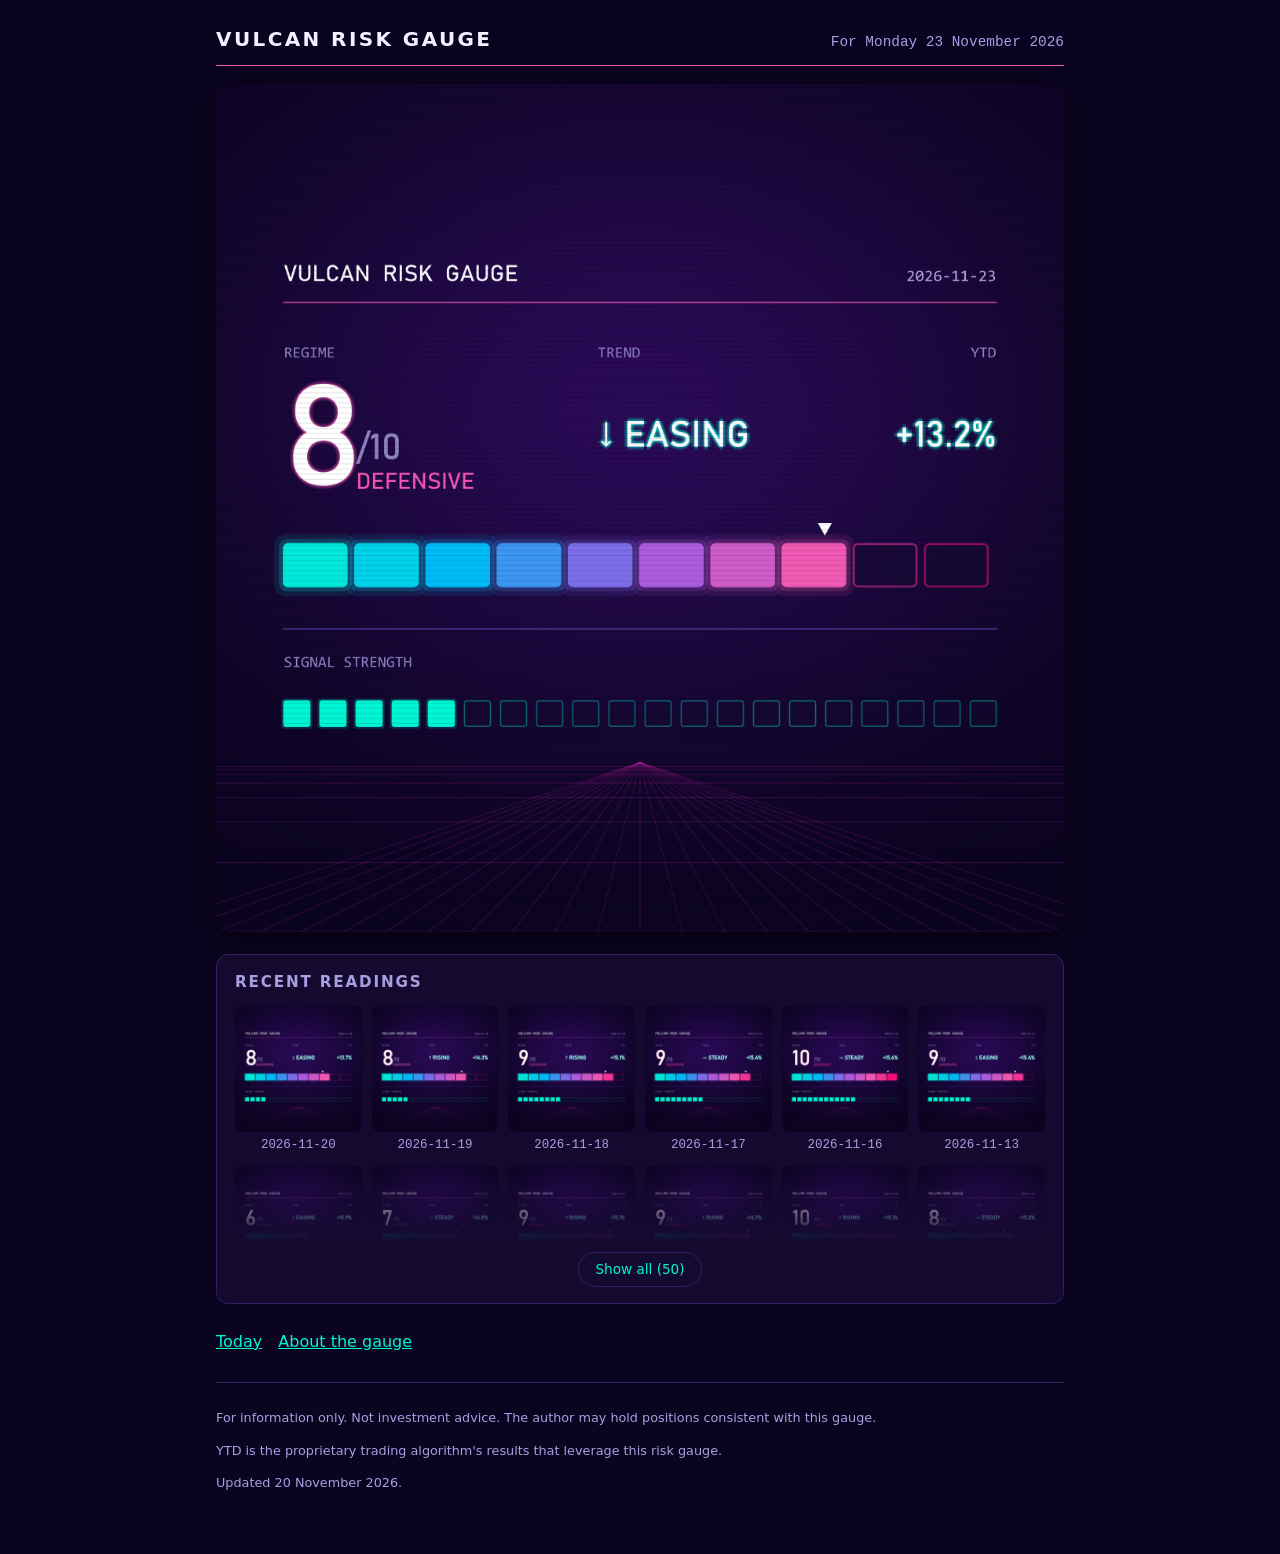
==== commit d091c8a5: "Daily update (data through 2026-11-20 close)" ====
--- a/index.html
+++ b/index.html
@@ -5,9 +5,9 @@
 <link rel="stylesheet" href="style.css">
 <script data-goatcounter="https://yupana-capital.goatcounter.com/count" async src="https://gc.zgo.at/count.js"></script>
 </head><body><main>
-<header><h1>VULCAN RISK GAUGE</h1><span class="when">For Friday 20 November 2026</span></header>
-<div class="card"><a href="card-full.png"><img src="card.png" alt="Vulcan Risk Gauge for 2026-11-20"></a></div>
-<section><h2>Recent readings</h2><div class="archive" id="archive"><div class="grid"><a href="archive/2026-11-19.png"><img src="archive/2026-11-19.png" alt="Gauge for 2026-11-19" width="1080" height="1080" loading="eager">2026-11-19</a><a href="archive/2026-11-18.png"><img src="archive/2026-11-18.png" alt="Gauge for 2026-11-18" width="1080" height="1080" loading="eager">2026-11-18</a><a href="archive/2026-11-17.png"><img src="archive/2026-11-17.png" alt="Gauge for 2026-11-17" width="1080" height="1080" loading="eager">2026-11-17</a><a href="archive/2026-11-16.png"><img src="archive/2026-11-16.png" alt="Gauge for 2026-11-16" width="1080" height="1080" loading="eager">2026-11-16</a><a href="archive/2026-11-13.png"><img src="archive/2026-11-13.png" alt="Gauge for 2026-11-13" width="1080" height="1080" loading="eager">2026-11-13</a><a href="archive/2026-11-12.png"><img src="archive/2026-11-12.png" alt="Gauge for 2026-11-12" width="1080" height="1080" loading="eager">2026-11-12</a><a href="archive/2026-11-11.png"><img src="archive/2026-11-11.png" alt="Gauge for 2026-11-11" width="1080" height="1080" loading="eager">2026-11-11</a><a href="archive/2026-11-10.png"><img src="archive/2026-11-10.png" alt="Gauge for 2026-11-10" width="1080" height="1080" loading="eager">2026-11-10</a><a href="archive/2026-11-09.png"><img src="archive/2026-11-09.png" alt="Gauge for 2026-11-09" width="1080" height="1080" loading="eager">2026-11-09</a><a href="archive/2026-11-06.png"><img src="archive/2026-11-06.png" alt="Gauge for 2026-11-06" width="1080" height="1080" loading="eager">2026-11-06</a><a href="archive/2026-11-05.png"><img src="archive/2026-11-05.png" alt="Gauge for 2026-11-05" width="1080" height="1080" loading="eager">2026-11-05</a><a href="archive/2026-11-04.png"><img src="archive/2026-11-04.png" alt="Gauge for 2026-11-04" width="1080" height="1080" loading="eager">2026-11-04</a><a href="archive/2026-11-03.png"><img src="archive/2026-11-03.png" alt="Gauge for 2026-11-03" width="1080" height="1080" loading="lazy">2026-11-03</a><a href="archive/2026-11-02.png"><img src="archive/2026-11-02.png" alt="Gauge for 2026-11-02" width="1080" height="1080" loading="lazy">2026-11-02</a><a href="archive/2026-10-30.png"><img src="archive/2026-10-30.png" alt="Gauge for 2026-10-30" width="1080" height="1080" loading="lazy">2026-10-30</a><a href="archive/2026-10-29.png"><img src="archive/2026-10-29.png" alt="Gauge for 2026-10-29" width="1080" height="1080" loading="lazy">2026-10-29</a><a href="archive/2026-10-28.png"><img src="archive/2026-10-28.png" alt="Gauge for 2026-10-28" width="1080" height="1080" loading="lazy">2026-10-28</a><a href="archive/2026-10-27.png"><img src="archive/2026-10-27.png" alt="Gauge for 2026-10-27" width="1080" height="1080" loading="lazy">2026-10-27</a><a href="archive/2026-10-26.png"><img src="archive/2026-10-26.png" alt="Gauge for 2026-10-26" width="1080" height="1080" loading="lazy">2026-10-26</a><a href="archive/2026-10-23.png"><img src="archive/2026-10-23.png" alt="Gauge for 2026-10-23" width="1080" height="1080" loading="lazy">2026-10-23</a><a href="archive/2026-10-22.png"><img src="archive/2026-10-22.png" alt="Gauge for 2026-10-22" width="1080" height="1080" loading="lazy">2026-10-22</a><a href="archive/2026-10-21.png"><img src="archive/2026-10-21.png" alt="Gauge for 2026-10-21" width="1080" height="1080" loading="lazy">2026-10-21</a><a href="archive/2026-10-20.png"><img src="archive/2026-10-20.png" alt="Gauge for 2026-10-20" width="1080" height="1080" loading="lazy">2026-10-20</a><a href="archive/2026-10-19.png"><img src="archive/2026-10-19.png" alt="Gauge for 2026-10-19" width="1080" height="1080" loading="lazy">2026-10-19</a><a href="archive/2026-10-16.png"><img src="archive/2026-10-16.png" alt="Gauge for 2026-10-16" width="1080" height="1080" loading="lazy">2026-10-16</a><a href="archive/2026-10-15.png"><img src="archive/2026-10-15.png" alt="Gauge for 2026-10-15" width="1080" height="1080" loading="lazy">2026-10-15</a><a href="archive/2026-10-14.png"><img src="archive/2026-10-14.png" alt="Gauge for 2026-10-14" width="1080" height="1080" loading="lazy">2026-10-14</a><a href="archive/2026-10-13.png"><img src="archive/2026-10-13.png" alt="Gauge for 2026-10-13" width="1080" height="1080" loading="lazy">2026-10-13</a><a href="archive/2026-10-12.png"><img src="archive/2026-10-12.png" alt="Gauge for 2026-10-12" width="1080" height="1080" loading="lazy">2026-10-12</a><a href="archive/2026-10-09.png"><img src="archive/2026-10-09.png" alt="Gauge for 2026-10-09" width="1080" height="1080" loading="lazy">2026-10-09</a><a href="archive/2026-10-08.png"><img src="archive/2026-10-08.png" alt="Gauge for 2026-10-08" width="1080" height="1080" loading="lazy">2026-10-08</a><a href="archive/2026-10-07.png"><img src="archive/2026-10-07.png" alt="Gauge for 2026-10-07" width="1080" height="1080" loading="lazy">2026-10-07</a><a href="archive/2026-10-06.png"><img src="archive/2026-10-06.png" alt="Gauge for 2026-10-06" width="1080" height="1080" loading="lazy">2026-10-06</a><a href="archive/2026-10-05.png"><img src="archive/2026-10-05.png" alt="Gauge for 2026-10-05" width="1080" height="1080" loading="lazy">2026-10-05</a><a href="archive/2026-10-02.png"><img src="archive/2026-10-02.png" alt="Gauge for 2026-10-02" width="1080" height="1080" loading="lazy">2026-10-02</a><a href="archive/2026-10-01.png"><img src="archive/2026-10-01.png" alt="Gauge for 2026-10-01" width="1080" height="1080" loading="lazy">2026-10-01</a><a href="archive/2026-09-30.png"><img src="archive/2026-09-30.png" alt="Gauge for 2026-09-30" width="1080" height="1080" loading="lazy">2026-09-30</a><a href="archive/2026-09-29.png"><img src="archive/2026-09-29.png" alt="Gauge for 2026-09-29" width="1080" height="1080" loading="lazy">2026-09-29</a><a href="archive/2026-09-28.png"><img src="archive/2026-09-28.png" alt="Gauge for 2026-09-28" width="1080" height="1080" loading="lazy">2026-09-28</a><a href="archive/2026-09-25.png"><img src="archive/2026-09-25.png" alt="Gauge for 2026-09-25" width="1080" height="1080" loading="lazy">2026-09-25</a><a href="archive/2026-09-24.png"><img src="archive/2026-09-24.png" alt="Gauge for 2026-09-24" width="1080" height="1080" loading="lazy">2026-09-24</a><a href="archive/2026-09-23.png"><img src="archive/2026-09-23.png" alt="Gauge for 2026-09-23" width="1080" height="1080" loading="lazy">2026-09-23</a><a href="archive/2026-09-22.png"><img src="archive/2026-09-22.png" alt="Gauge for 2026-09-22" width="1080" height="1080" loading="lazy">2026-09-22</a><a href="archive/2026-09-21.png"><img src="archive/2026-09-21.png" alt="Gauge for 2026-09-21" width="1080" height="1080" loading="lazy">2026-09-21</a><a href="archive/2026-09-18.png"><img src="archive/2026-09-18.png" alt="Gauge for 2026-09-18" width="1080" height="1080" loading="lazy">2026-09-18</a><a href="archive/2026-09-17.png"><img src="archive/2026-09-17.png" alt="Gauge for 2026-09-17" width="1080" height="1080" loading="lazy">2026-09-17</a><a href="archive/2026-09-16.png"><img src="archive/2026-09-16.png" alt="Gauge for 2026-09-16" width="1080" height="1080" loading="lazy">2026-09-16</a><a href="archive/2026-09-15.png"><img src="archive/2026-09-15.png" alt="Gauge for 2026-09-15" width="1080" height="1080" loading="lazy">2026-09-15</a><a href="archive/2026-09-14.png"><img src="archive/2026-09-14.png" alt="Gauge for 2026-09-14" width="1080" height="1080" loading="lazy">2026-09-14</a></div></div><button class="more" id="more" type="button" aria-controls="archive" aria-expanded="false" hidden>Show all (49)</button></section><script>(function(){var box=document.getElementById("archive"),grid=box.firstElementChild,btn=document.getElementById("more"),open=false;function collapsedHeight(){var items=grid.children;if(!items.length)return 0;var top0=items[0].offsetTop,row2=null;for(var k=1;k<items.length;k++){if(items[k].offsetTop>top0+2){row2=items[k];break;}}if(!row2)return 0;return (row2.offsetTop-top0)+row2.offsetHeight/2;}function apply(){if(open){box.classList.remove("collapsed");box.style.maxHeight="none";box.style.overflow="visible";btn.textContent="Show less";btn.setAttribute("aria-expanded","true");return;}var h=collapsedHeight();if(!h){box.classList.remove("collapsed");box.style.maxHeight="none";btn.hidden=true;return;}box.classList.add("collapsed");box.style.overflow="hidden";box.style.maxHeight=Math.ceil(h)+"px";btn.hidden=false;btn.textContent="Show all (49)";btn.setAttribute("aria-expanded","false");}btn.addEventListener("click",function(){open=!open;apply();if(!open){box.scrollIntoView({block:"nearest"});}});Array.prototype.forEach.call(grid.querySelectorAll("img"),function(im){if(!im.complete)im.addEventListener("load",apply);});window.addEventListener("load",apply);window.addEventListener("resize",apply);apply();})();</script>
+<header><h1>VULCAN RISK GAUGE</h1><span class="when">For Monday 23 November 2026</span></header>
+<div class="card"><a href="card-full.png"><img src="card.png" alt="Vulcan Risk Gauge for 2026-11-23"></a></div>
+<section><h2>Recent readings</h2><div class="archive" id="archive"><div class="grid"><a href="archive/2026-11-20.png"><img src="archive/2026-11-20.png" alt="Gauge for 2026-11-20" width="1080" height="1080" loading="eager">2026-11-20</a><a href="archive/2026-11-19.png"><img src="archive/2026-11-19.png" alt="Gauge for 2026-11-19" width="1080" height="1080" loading="eager">2026-11-19</a><a href="archive/2026-11-18.png"><img src="archive/2026-11-18.png" alt="Gauge for 2026-11-18" width="1080" height="1080" loading="eager">2026-11-18</a><a href="archive/2026-11-17.png"><img src="archive/2026-11-17.png" alt="Gauge for 2026-11-17" width="1080" height="1080" loading="eager">2026-11-17</a><a href="archive/2026-11-16.png"><img src="archive/2026-11-16.png" alt="Gauge for 2026-11-16" width="1080" height="1080" loading="eager">2026-11-16</a><a href="archive/2026-11-13.png"><img src="archive/2026-11-13.png" alt="Gauge for 2026-11-13" width="1080" height="1080" loading="eager">2026-11-13</a><a href="archive/2026-11-12.png"><img src="archive/2026-11-12.png" alt="Gauge for 2026-11-12" width="1080" height="1080" loading="eager">2026-11-12</a><a href="archive/2026-11-11.png"><img src="archive/2026-11-11.png" alt="Gauge for 2026-11-11" width="1080" height="1080" loading="eager">2026-11-11</a><a href="archive/2026-11-10.png"><img src="archive/2026-11-10.png" alt="Gauge for 2026-11-10" width="1080" height="1080" loading="eager">2026-11-10</a><a href="archive/2026-11-09.png"><img src="archive/2026-11-09.png" alt="Gauge for 2026-11-09" width="1080" height="1080" loading="eager">2026-11-09</a><a href="archive/2026-11-06.png"><img src="archive/2026-11-06.png" alt="Gauge for 2026-11-06" width="1080" height="1080" loading="eager">2026-11-06</a><a href="archive/2026-11-05.png"><img src="archive/2026-11-05.png" alt="Gauge for 2026-11-05" width="1080" height="1080" loading="eager">2026-11-05</a><a href="archive/2026-11-04.png"><img src="archive/2026-11-04.png" alt="Gauge for 2026-11-04" width="1080" height="1080" loading="lazy">2026-11-04</a><a href="archive/2026-11-03.png"><img src="archive/2026-11-03.png" alt="Gauge for 2026-11-03" width="1080" height="1080" loading="lazy">2026-11-03</a><a href="archive/2026-11-02.png"><img src="archive/2026-11-02.png" alt="Gauge for 2026-11-02" width="1080" height="1080" loading="lazy">2026-11-02</a><a href="archive/2026-10-30.png"><img src="archive/2026-10-30.png" alt="Gauge for 2026-10-30" width="1080" height="1080" loading="lazy">2026-10-30</a><a href="archive/2026-10-29.png"><img src="archive/2026-10-29.png" alt="Gauge for 2026-10-29" width="1080" height="1080" loading="lazy">2026-10-29</a><a href="archive/2026-10-28.png"><img src="archive/2026-10-28.png" alt="Gauge for 2026-10-28" width="1080" height="1080" loading="lazy">2026-10-28</a><a href="archive/2026-10-27.png"><img src="archive/2026-10-27.png" alt="Gauge for 2026-10-27" width="1080" height="1080" loading="lazy">2026-10-27</a><a href="archive/2026-10-26.png"><img src="archive/2026-10-26.png" alt="Gauge for 2026-10-26" width="1080" height="1080" loading="lazy">2026-10-26</a><a href="archive/2026-10-23.png"><img src="archive/2026-10-23.png" alt="Gauge for 2026-10-23" width="1080" height="1080" loading="lazy">2026-10-23</a><a href="archive/2026-10-22.png"><img src="archive/2026-10-22.png" alt="Gauge for 2026-10-22" width="1080" height="1080" loading="lazy">2026-10-22</a><a href="archive/2026-10-21.png"><img src="archive/2026-10-21.png" alt="Gauge for 2026-10-21" width="1080" height="1080" loading="lazy">2026-10-21</a><a href="archive/2026-10-20.png"><img src="archive/2026-10-20.png" alt="Gauge for 2026-10-20" width="1080" height="1080" loading="lazy">2026-10-20</a><a href="archive/2026-10-19.png"><img src="archive/2026-10-19.png" alt="Gauge for 2026-10-19" width="1080" height="1080" loading="lazy">2026-10-19</a><a href="archive/2026-10-16.png"><img src="archive/2026-10-16.png" alt="Gauge for 2026-10-16" width="1080" height="1080" loading="lazy">2026-10-16</a><a href="archive/2026-10-15.png"><img src="archive/2026-10-15.png" alt="Gauge for 2026-10-15" width="1080" height="1080" loading="lazy">2026-10-15</a><a href="archive/2026-10-14.png"><img src="archive/2026-10-14.png" alt="Gauge for 2026-10-14" width="1080" height="1080" loading="lazy">2026-10-14</a><a href="archive/2026-10-13.png"><img src="archive/2026-10-13.png" alt="Gauge for 2026-10-13" width="1080" height="1080" loading="lazy">2026-10-13</a><a href="archive/2026-10-12.png"><img src="archive/2026-10-12.png" alt="Gauge for 2026-10-12" width="1080" height="1080" loading="lazy">2026-10-12</a><a href="archive/2026-10-09.png"><img src="archive/2026-10-09.png" alt="Gauge for 2026-10-09" width="1080" height="1080" loading="lazy">2026-10-09</a><a href="archive/2026-10-08.png"><img src="archive/2026-10-08.png" alt="Gauge for 2026-10-08" width="1080" height="1080" loading="lazy">2026-10-08</a><a href="archive/2026-10-07.png"><img src="archive/2026-10-07.png" alt="Gauge for 2026-10-07" width="1080" height="1080" loading="lazy">2026-10-07</a><a href="archive/2026-10-06.png"><img src="archive/2026-10-06.png" alt="Gauge for 2026-10-06" width="1080" height="1080" loading="lazy">2026-10-06</a><a href="archive/2026-10-05.png"><img src="archive/2026-10-05.png" alt="Gauge for 2026-10-05" width="1080" height="1080" loading="lazy">2026-10-05</a><a href="archive/2026-10-02.png"><img src="archive/2026-10-02.png" alt="Gauge for 2026-10-02" width="1080" height="1080" loading="lazy">2026-10-02</a><a href="archive/2026-10-01.png"><img src="archive/2026-10-01.png" alt="Gauge for 2026-10-01" width="1080" height="1080" loading="lazy">2026-10-01</a><a href="archive/2026-09-30.png"><img src="archive/2026-09-30.png" alt="Gauge for 2026-09-30" width="1080" height="1080" loading="lazy">2026-09-30</a><a href="archive/2026-09-29.png"><img src="archive/2026-09-29.png" alt="Gauge for 2026-09-29" width="1080" height="1080" loading="lazy">2026-09-29</a><a href="archive/2026-09-28.png"><img src="archive/2026-09-28.png" alt="Gauge for 2026-09-28" width="1080" height="1080" loading="lazy">2026-09-28</a><a href="archive/2026-09-25.png"><img src="archive/2026-09-25.png" alt="Gauge for 2026-09-25" width="1080" height="1080" loading="lazy">2026-09-25</a><a href="archive/2026-09-24.png"><img src="archive/2026-09-24.png" alt="Gauge for 2026-09-24" width="1080" height="1080" loading="lazy">2026-09-24</a><a href="archive/2026-09-23.png"><img src="archive/2026-09-23.png" alt="Gauge for 2026-09-23" width="1080" height="1080" loading="lazy">2026-09-23</a><a href="archive/2026-09-22.png"><img src="archive/2026-09-22.png" alt="Gauge for 2026-09-22" width="1080" height="1080" loading="lazy">2026-09-22</a><a href="archive/2026-09-21.png"><img src="archive/2026-09-21.png" alt="Gauge for 2026-09-21" width="1080" height="1080" loading="lazy">2026-09-21</a><a href="archive/2026-09-18.png"><img src="archive/2026-09-18.png" alt="Gauge for 2026-09-18" width="1080" height="1080" loading="lazy">2026-09-18</a><a href="archive/2026-09-17.png"><img src="archive/2026-09-17.png" alt="Gauge for 2026-09-17" width="1080" height="1080" loading="lazy">2026-09-17</a><a href="archive/2026-09-16.png"><img src="archive/2026-09-16.png" alt="Gauge for 2026-09-16" width="1080" height="1080" loading="lazy">2026-09-16</a><a href="archive/2026-09-15.png"><img src="archive/2026-09-15.png" alt="Gauge for 2026-09-15" width="1080" height="1080" loading="lazy">2026-09-15</a><a href="archive/2026-09-14.png"><img src="archive/2026-09-14.png" alt="Gauge for 2026-09-14" width="1080" height="1080" loading="lazy">2026-09-14</a></div></div><button class="more" id="more" type="button" aria-controls="archive" aria-expanded="false" hidden>Show all (50)</button></section><script>(function(){var box=document.getElementById("archive"),grid=box.firstElementChild,btn=document.getElementById("more"),open=false;function collapsedHeight(){var items=grid.children;if(!items.length)return 0;var top0=items[0].offsetTop,row2=null;for(var k=1;k<items.length;k++){if(items[k].offsetTop>top0+2){row2=items[k];break;}}if(!row2)return 0;return (row2.offsetTop-top0)+row2.offsetHeight/2;}function apply(){if(open){box.classList.remove("collapsed");box.style.maxHeight="none";box.style.overflow="visible";btn.textContent="Show less";btn.setAttribute("aria-expanded","true");return;}var h=collapsedHeight();if(!h){box.classList.remove("collapsed");box.style.maxHeight="none";btn.hidden=true;return;}box.classList.add("collapsed");box.style.overflow="hidden";box.style.maxHeight=Math.ceil(h)+"px";btn.hidden=false;btn.textContent="Show all (50)";btn.setAttribute("aria-expanded","false");}btn.addEventListener("click",function(){open=!open;apply();if(!open){box.scrollIntoView({block:"nearest"});}});Array.prototype.forEach.call(grid.querySelectorAll("img"),function(im){if(!im.complete)im.addEventListener("load",apply);});window.addEventListener("load",apply);window.addEventListener("resize",apply);apply();})();</script>
 <nav><a href="index.html">Today</a><a href="about.html">About the gauge</a></nav>
-<footer><p>For information only. Not investment advice. The author may hold positions consistent with this gauge.</p><p>YTD is the proprietary trading algorithm&#x27;s results that leverage this risk gauge.</p><p>Updated 19 November 2026.</p></footer>
+<footer><p>For information only. Not investment advice. The author may hold positions consistent with this gauge.</p><p>YTD is the proprietary trading algorithm&#x27;s results that leverage this risk gauge.</p><p>Updated 20 November 2026.</p></footer>
 </main></body></html>
